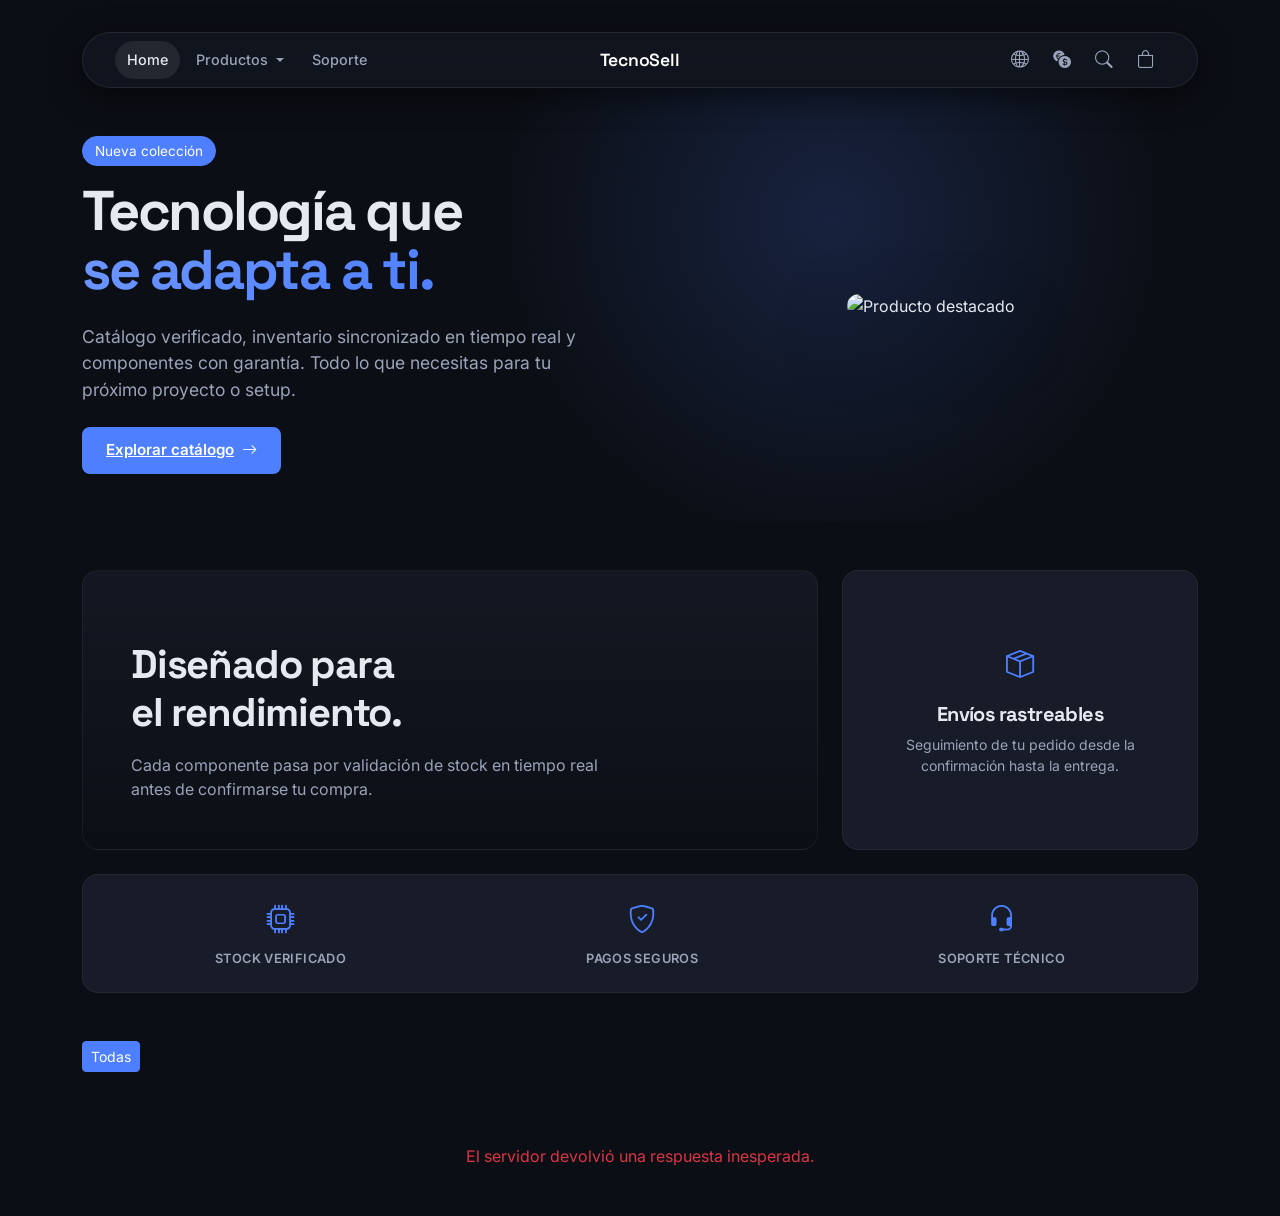
==== index.html @ 36e9f89b "subir codigo prueba1" ====
<!DOCTYPE html>
<html lang="es">
<head>
    <meta charset="UTF-8">
    <meta name="viewport" content="width=device-width, initial-scale=1.0">
    <title>TecnoSell</title>

    <link rel="preconnect" href="https://fonts.googleapis.com">
    <link rel="preconnect" href="https://fonts.gstatic.com" crossorigin>
    <link
        href="https://fonts.googleapis.com/css2?family=Space+Grotesk:wght@500;600;700&family=Inter:wght@400;500;600;700&display=swap"
        rel="stylesheet"
    >

    <link
        href="https://cdn.jsdelivr.net/npm/bootstrap@5.3.3/dist/css/bootstrap.min.css"
        rel="stylesheet"
    >
    <link
        href="https://cdn.jsdelivr.net/npm/bootstrap-icons@1.11.3/font/bootstrap-icons.css"
        rel="stylesheet"
    >
    <link rel="stylesheet" href="assets/css/estilos.css">
</head>
<body class="bg-body-tertiary">

    <!-- ============================================================
         BARRA DE NAVEGACIÓN FLOTANTE
         ============================================================ -->
    <div class="container">
        <nav class="navbar navbar-dark navbar-flotante position-relative">
            <div class="container-fluid px-2 d-flex justify-content-between align-items-center">

                <!-- Zona izquierda: enlaces de navegación -->
                <div class="d-none d-lg-flex align-items-center gap-1">
                    <a href="index.html" class="navbar-flotante__enlace active">Home</a>

                    <div class="dropdown">
                        <button
                            class="navbar-flotante__enlace dropdown-toggle bg-transparent border-0"
                            type="button"
                            data-bs-toggle="dropdown"
                            aria-expanded="false"
                        >
                            Productos
                        </button>
                        <ul class="dropdown-menu" id="menuProductosCategorias">
                            <li><span class="dropdown-item-text text-muted small">Cargando categorías...</span></li>
                        </ul>
                    </div>

                    <a href="#" class="navbar-flotante__enlace">Soporte</a>
                </div>

                <!-- Botón hamburguesa (pantallas pequeñas) -->
                <button
                    class="navbar-toggler border-0 d-lg-none"
                    type="button"
                    data-bs-toggle="collapse"
                    data-bs-target="#navbarMovil"
                >
                    <span class="navbar-toggler-icon"></span>
                </button>

                <!-- Zona centro: marca (centrado absoluto, independiente
                     del ancho de los bloques izquierdo/derecho) -->
                <a
                    href="index.html"
                    class="navbar-brand mb-0 position-absolute top-50 start-50 translate-middle"
                >
                    TecnoSell
                </a>

                <!-- Zona derecha: idioma, moneda, búsqueda, cuenta, carrito -->
                <div class="d-flex align-items-center gap-1 ms-auto">

                    <button
                        type="button"
                        class="navbar-flotante__icono d-none d-md-inline-flex"
                        title="Selector de idioma — próximamente"
                        disabled
                    >
                        <i class="bi bi-globe2"></i>
                    </button>

                    <button
                        type="button"
                        class="navbar-flotante__icono d-none d-md-inline-flex"
                        title="Selector de moneda — próximamente"
                        disabled
                    >
                        <i class="bi bi-currency-exchange"></i>
                    </button>

                    <button
                        type="button"
                        class="navbar-flotante__icono"
                        id="btnAbrirBusqueda"
                        title="Buscar productos"
                    >
                        <i class="bi bi-search"></i>
                    </button>

                    <a
                        href="login.html"
                        class="navbar-flotante__icono d-none"
                        id="btnIniciarSesion"
                        title="Iniciar sesión"
                    >
                        <i class="bi bi-person"></i>
                    </a>
                    <button
                        type="button"
                        class="navbar-flotante__icono d-none"
                        id="btnCerrarSesion"
                        title="Cerrar sesión"
                    >
                        <i class="bi bi-box-arrow-right"></i>
                    </button>

                    <button
                        type="button"
                        class="navbar-flotante__icono position-relative"
                        id="btnAbrirCarrito"
                        data-bs-toggle="offcanvas"
                        data-bs-target="#offcanvasCarrito"
                        title="Carrito"
                    >
                        <i class="bi bi-bag"></i>
                        <span
                            class="badge rounded-pill bg-danger position-absolute top-0 start-100 translate-middle d-none"
                            id="contadorCarrito"
                            style="font-size: 0.6rem;"
                        >0</span>
                    </button>

                </div>

                <!-- Panel de búsqueda (oculto por defecto) -->
                <div class="buscador-panel d-none" id="panelBusqueda">
                    <input
                        type="search"
                        class="form-control mb-3"
                        id="inputBusqueda"
                        placeholder="Buscar productos..."
                        autocomplete="off"
                    >
                    <div id="resultadosBusqueda">
                        <p class="text-muted small text-center mb-0">Escribe para buscar en el catálogo.</p>
                    </div>
                </div>

                <!-- Menú colapsable (pantallas pequeñas) -->
                <div class="collapse navbar-collapse mt-3 d-lg-none w-100" id="navbarMovil">
                    <div class="d-flex flex-column gap-1">
                        <a href="index.html" class="navbar-flotante__enlace">Home</a>
                        <a href="#catalogo" class="navbar-flotante__enlace">Productos</a>
                        <a href="#" class="navbar-flotante__enlace">Soporte</a>
                    </div>
                </div>

            </div>
        </nav>
    </div>

    <div id="vista-catalogo">
        <header class="hero-section">
        <div class="hero-section__resplandor"></div>
        <div class="container hero-section__contenido">
            <div class="row align-items-center g-5">

                <div class="col-lg-6">
                    <span class="filtro-categoria filtro-categoria--activo mb-3 d-inline-block">
                        Nueva colección
                    </span>
                    <h1 class="hero-section__titulo display-4 mb-4">
                        Tecnología que<br>
                        <span class="hero-section__titulo-acento">se adapta a ti.</span>
                    </h1>
                    <p class="hero-section__descripcion mb-4">
                        Catálogo verificado, inventario sincronizado en tiempo real
                        y componentes con garantía. Todo lo que necesitas para tu
                        próximo proyecto o setup.
                    </p>
                    <a href="#catalogo" class="btn-base btn-base--primario">
                        Explorar catálogo
                        <i class="bi bi-arrow-right"></i>
                    </a>
                </div>

                <div class="col-lg-6 d-none d-lg-block text-center">
                    <img
                        src="https://images.unsplash.com/photo-1603302576837-37561b2e2302?auto=format&fit=crop&w=800&q=80"
                        alt="Producto destacado"
                        class="hero-section__imagen img-fluid"
                    >
                </div>

            </div>
        </div>
    </header>

    <!-- ============================================================
         BENTO GRID: FEATURES DE LA TIENDA
         ============================================================ -->
    <section class="container py-5">
        <div class="row g-4">

            <div class="col-lg-8">
                <div
                    class="bento-card bento-card--imagen p-5 d-flex flex-column justify-content-end"
                    style="background-image: linear-gradient(to top, rgba(11,14,20,0.95), rgba(11,14,20,0.3)), url('https://images.unsplash.com/photo-1587202372634-32705e3bf49c?auto=format&fit=crop&w=800&q=80');"
                >
                    <h2 class="bento-card__titulo display-6 mb-3">
                        Diseñado para<br>el rendimiento.
                    </h2>
                    <p class="bento-card__texto w-75 mb-0">
                        Cada componente pasa por validación de stock en tiempo
                        real antes de confirmarse tu compra.
                    </p>
                </div>
            </div>

            <div class="col-lg-4 col-md-6">
                <div class="bento-card p-5 text-center d-flex flex-column justify-content-center align-items-center h-100">
                    <i class="bi bi-box-seam bento-card__icono mb-3"></i>
                    <h4 class="bento-card__titulo h5 mb-2">Envíos rastreables</h4>
                    <p class="bento-card__texto small mb-0">
                        Seguimiento de tu pedido desde la confirmación hasta la entrega.
                    </p>
                </div>
            </div>

            <div class="col-12">
                <div class="bento-card p-4 d-flex justify-content-around align-items-center flex-wrap gap-4">
                    <div class="text-center">
                        <i class="bi bi-cpu bento-card__icono d-block mb-2"></i>
                        <p class="bento-card__etiqueta mb-0">Stock verificado</p>
                    </div>
                    <div class="text-center">
                        <i class="bi bi-shield-check bento-card__icono d-block mb-2"></i>
                        <p class="bento-card__etiqueta mb-0">Pagos seguros</p>
                    </div>
                    <div class="text-center">
                        <i class="bi bi-headset bento-card__icono d-block mb-2"></i>
                        <p class="bento-card__etiqueta mb-0">Soporte técnico</p>
                    </div>
                </div>
            </div>

        </div>
    </section>

    <!-- VISTA: CATÁLOGO -->
    <div id="vista-catalogo">
        <div class="container" id="catalogo">
            <div class="mb-4">
                <div id="filtrosCategorias" class="d-flex flex-wrap gap-2">
                    <button class="btn btn-sm btn-primary btn-filtro-categoria" data-id-categoria="">Todas</button>
                </div>
            </div>
            <div id="catalogoProductos" class="row g-4">
                <div class="col-12 text-center text-muted py-5">Cargando catálogo...</div>
            </div>
        </div>
    </div>

    <!-- VISTA: DETALLE DE PRODUCTO -->
    <div id="vista-producto" class="d-none">
        <div class="container py-5">
            <button class="btn btn-outline-secondary mb-4" id="btnVolverCatalogo">
                <i class="bi bi-arrow-left"></i> Volver al catálogo
            </button>
            <div id="vista-producto__contenido">
                <!-- Se llena dinámicamente -->
            </div>
        </div>
    </div>


    <!-- ============================================================
         OFFCANVAS: CARRITO LATERAL
         ============================================================ -->
    <div
        class="offcanvas offcanvas-end"
        tabindex="-1"
        id="offcanvasCarrito"
    >
        <div class="offcanvas-header">
            <h5 class="offcanvas-title">Tu carrito</h5>
            <button type="button" class="btn-close" data-bs-dismiss="offcanvas"></button>
        </div>
        <div class="offcanvas-body d-flex flex-column">

            <div id="contenidoCarrito" class="flex-grow-1">
                <p class="text-muted text-center">Cargando carrito...</p>
            </div>

            <div class="border-top pt-3 mt-3">
                <div class="d-flex justify-content-between mb-3">
                    <strong>Total</strong>
                    <strong id="totalCarrito">$0.00</strong>
                </div>
                <button class="btn btn-success w-100" id="btnIrPagar">
                    <span
                        class="spinner-border spinner-border-sm d-none"
                        id="spinnerCheckout"
                        role="status"
                        aria-hidden="true"
                    ></span>
                    Proceder al pago
                </button>
            </div>

        </div>
    </div>


    <!-- ============================================================
         MODAL: DETALLE DE PRODUCTO
         ============================================================ -->
    <div class="modal fade" id="modalDetalleProducto" tabindex="-1" aria-hidden="true">
        <div class="modal-dialog">
            <div class="modal-content">
                <div class="modal-header">
                    <h5 class="modal-title" id="tituloDetalleProducto">Producto</h5>
                    <button type="button" class="btn-close" data-bs-dismiss="modal"></button>
                </div>
                <div class="modal-body" id="cuerpoDetalleProducto">
                    <!-- Se llena dinámicamente -->
                </div>
            </div>
        </div>
    </div>


    <!-- ============================================================
         MODAL: RESULTADO DEL CHECKOUT (éxito / conflicto de stock)
         ============================================================ -->
    <div class="modal fade" id="modalCheckout" tabindex="-1" aria-hidden="true" data-bs-backdrop="static">
        <div class="modal-dialog">
            <div class="modal-content">
                <div class="modal-header">
                    <h5 class="modal-title" id="tituloModalCheckout">Resultado de la compra</h5>
                    <button type="button" class="btn-close" data-bs-dismiss="modal"></button>
                </div>
                <div class="modal-body" id="cuerpoModalCheckout">
                    <!-- Se llena dinámicamente: éxito, carrito vacío o conflicto de stock -->
                </div>
                <div class="modal-footer" id="pieModalCheckout">
                    <!-- Botones dinámicos según el resultado -->
                </div>
            </div>
        </div>
    </div>


    <script
        src="https://cdn.jsdelivr.net/npm/bootstrap@5.3.3/dist/js/bootstrap.bundle.min.js"
    ></script>
    <script src="assets/js/app_tienda.js"></script>
</body>
</html>
---- assets/css/estilos.css ----
/**
 * estilos.css
 *
 * Sistema de diseño de la tienda de electrónica.
 * Proyecto: Sistema Integral E-Commerce y Gestión de Inventario
 *
 * Arquitectura del archivo (documentada para quien lo edite después):
 *
 * 1. VARIABLES GLOBALES (Custom Properties en :root)
 *    Centralizan color, tipografía, espaciado y sombras. Cualquier
 *    rediseño de paleta se hace SOLO aquí — el resto del archivo
 *    consume estas variables con var(), nunca valores sueltos.
 *
 * 2. BASE
 *    Reset ligero y estilos de elementos HTML puros (body, enlaces).
 *
 * 3. COMPONENTES OOCSS (botones, badges, tarjetas genéricas)
 *    Clase base = estructura (padding, tamaño, radio).
 *    Clase modificadora = apariencia (color, fondo).
 *    Se combinan: <button class="btn-base btn-base--primario">
 *
 * 4. COMPONENTES BEM (específicos de este proyecto)
 *    Bloque__elemento--modificador. Usados para las piezas que no
 *    son genéricas de cualquier sitio (navbar de la tienda, tarjeta
 *    de producto, renglón de carrito). Facilita ubicar en este
 *    archivo el CSS de una pieza concreta de la interfaz.
 *
 * No se usa Sass/SCSS: el Documento Maestro exige Vanilla JS y
 * Bootstrap vía CDN sin paso de compilación, así que todo aquí es
 * CSS3 nativo que el navegador interpreta directamente.
 */


/* =============================================================
 * 1. VARIABLES GLOBALES
 * ============================================================= */

:root {
    /* --- Paleta: oscura / tech --- */
    --color-fondo: #0b0e14;
    --color-fondo-elevado: #131722;
    --color-fondo-tarjeta: #171c28;
    --color-borde: #262d3d;
    --color-borde-hover: #38445c;

    --color-texto: #e6e9f0;
    --color-texto-tenue: #9aa3b8;
    --color-texto-apagado: #6b7488;

    /* Acento eléctrico: usado con moderación (CTAs, precios, focos) */
    --color-acento: #4d7fff;
    --color-acento-hover: #6e97ff;
    --color-acento-texto-sobre: #ffffff;

    /* Acento secundario (neón cian), solo para detalles puntuales */
    --color-acento-2: #35e0c8;

    --color-exito: #35c980;
    --color-advertencia: #f5b342;
    --color-peligro: #ff5d6c;

    /* --- Tipografía --- */
    --fuente-titulos: 'Space Grotesk', 'Segoe UI', sans-serif;
    --fuente-cuerpo: 'Inter', 'Segoe UI', sans-serif;

    /* --- Espaciado (escala base 4px) --- */
    --espacio-1: 4px;
    --espacio-2: 8px;
    --espacio-3: 12px;
    --espacio-4: 16px;
    --espacio-5: 24px;
    --espacio-6: 32px;
    --espacio-7: 48px;

    /* --- Radios y sombras --- */
    --radio-sm: 6px;
    --radio-md: 10px;
    --radio-lg: 16px;

    --sombra-tarjeta: 0 2px 12px rgba(0, 0, 0, 0.35);
    --sombra-elevada: 0 8px 30px rgba(0, 0, 0, 0.5);
    --sombra-acento: 0 0 0 3px rgba(77, 127, 255, 0.25);

    --transicion-rapida: 150ms ease;
    --transicion-media: 250ms ease;
}


/* =============================================================
 * 2. BASE
 * ============================================================= */

body {
    background-color: var(--color-fondo);
    color: var(--color-texto);
    font-family: var(--fuente-cuerpo);
}

h1, h2, h3, h4, h5, h6,
.navbar-brand {
    font-family: var(--fuente-titulos);
    font-weight: 600;
    letter-spacing: -0.01em;
}

a {
    color: var(--color-acento);
}

a:hover {
    color: var(--color-acento-hover);
}

/* Bootstrap trae fondos claros por defecto en varios componentes;
   se sobreescriben aquí en vez de pelear con !important disperso. */

.bg-body-tertiary {
    background-color: var(--color-fondo) !important;
}

.navbar-dark.bg-dark {
    position: sticky;
    top: 0;
    z-index: 1030;
    background-color: rgba(19, 23, 34, 0.7) !important;
    backdrop-filter: blur(12px);
    -webkit-backdrop-filter: blur(12px);
    border-bottom: 1px solid rgba(255, 255, 255, 0.05);
}

/* --- Navbar flotante tipo píldora (solo tienda pública) ---
   Separada de .navbar-dark.bg-dark para no afectar admin.html,
   que conserva la barra sólida de ancho completo. */

.navbar-flotante {
    position: sticky;
    top: var(--espacio-4);
    z-index: 1030;
    margin: var(--espacio-4) auto;
    max-width: 1200px;
    background-color: rgba(19, 23, 34, 0.75);
    backdrop-filter: blur(16px);
    -webkit-backdrop-filter: blur(16px);
    border: 1px solid rgba(255, 255, 255, 0.08);
    border-radius: 999px;
    box-shadow: var(--sombra-elevada);
    padding: var(--espacio-2) var(--espacio-5);
}

.navbar-flotante .navbar-brand {
    font-size: 1.1rem;
}

/* Enlaces centrales (Home / Productos / Soporte) */
.navbar-flotante__enlace {
    color: var(--color-texto-tenue);
    font-weight: 500;
    font-size: 0.9rem;
    padding: var(--espacio-2) var(--espacio-3);
    border-radius: 999px;
    transition: color var(--transicion-rapida), background-color var(--transicion-rapida);
    text-decoration: none;
}

.navbar-flotante__enlace:hover,
.navbar-flotante__enlace:focus {
    color: var(--color-texto);
    background-color: rgba(255, 255, 255, 0.06);
}

.navbar-flotante__enlace.active {
    color: var(--color-texto);
    background-color: rgba(255, 255, 255, 0.08);
}

/* Íconos de acción (buscar, cuenta, carrito) */
.navbar-flotante__icono {
    color: var(--color-texto-tenue);
    font-size: 1.1rem;
    width: 38px;
    height: 38px;
    display: inline-flex;
    align-items: center;
    justify-content: center;
    border-radius: 50%;
    transition: color var(--transicion-rapida), background-color var(--transicion-rapida);
    background: none;
    border: none;
}

.navbar-flotante__icono:hover {
    color: var(--color-texto);
    background-color: rgba(255, 255, 255, 0.06);
}

/* Dropdown de categorías dentro de "Productos" */
.navbar-flotante .dropdown-menu {
    background-color: var(--color-fondo-tarjeta);
    border: 1px solid var(--color-borde);
    border-radius: var(--radio-md);
    padding: var(--espacio-2);
    box-shadow: var(--sombra-elevada);
}

.navbar-flotante .dropdown-item {
    color: var(--color-texto-tenue);
    border-radius: var(--radio-sm);
    font-size: 0.9rem;
    padding: var(--espacio-2) var(--espacio-3);
}

.navbar-flotante .dropdown-item:hover,
.navbar-flotante .dropdown-item:focus {
    background-color: rgba(255, 255, 255, 0.06);
    color: var(--color-texto);
}

/* Panel de búsqueda desplegable */
.buscador-panel {
    position: absolute;
    top: calc(100% + var(--espacio-3));
    left: 50%;
    transform: translateX(-50%);
    width: min(600px, 90vw);
    background-color: var(--color-fondo-tarjeta);
    border: 1px solid var(--color-borde);
    border-radius: var(--radio-lg);
    box-shadow: var(--sombra-elevada);
    padding: var(--espacio-4);
    z-index: 1040;
}

.buscador-panel__resultado {
    display: flex;
    align-items: center;
    gap: var(--espacio-3);
    padding: var(--espacio-2);
    border-radius: var(--radio-sm);
    text-decoration: none;
    transition: background-color var(--transicion-rapida);
}

.buscador-panel__resultado:hover {
    background-color: rgba(255, 255, 255, 0.05);
}

.buscador-panel__resultado-imagen {
    width: 40px;
    height: 40px;
    object-fit: cover;
    border-radius: var(--radio-sm);
    flex-shrink: 0;
    background-color: var(--color-fondo-elevado);
}

.buscador-panel__resultado-nombre {
    color: var(--color-texto);
    font-size: 0.9rem;
    margin-bottom: 0;
}

.buscador-panel__resultado-precio {
    color: var(--color-acento-2);
    font-size: 0.85rem;
    margin-bottom: 0;
}

.card {
    background-color: var(--color-fondo-tarjeta);
    border: 1px solid var(--color-borde);
    color: var(--color-texto);
    box-shadow: var(--sombra-tarjeta);
}

.card-title, .card-text {
    color: var(--color-texto);
}

.form-control, .form-select {
    background-color: var(--color-fondo-elevado);
    border: 1px solid var(--color-borde);
    color: var(--color-texto);
}

.form-control:focus, .form-select:focus {
    background-color: var(--color-fondo-elevado);
    border-color: var(--color-acento);
    color: var(--color-texto);
    box-shadow: var(--sombra-acento);
}

.form-control::placeholder {
    color: var(--color-texto-apagado);
}

.form-label {
    color: var(--color-texto-tenue);
}

.table {
    color: var(--color-texto);
    border-color: var(--color-borde);
}

.table > :not(caption) > * > * {
    background-color: transparent;
    color: var(--color-texto);
    border-bottom-color: var(--color-borde);
}

.table-striped > tbody > tr:nth-of-type(odd) > * {
    background-color: rgba(255, 255, 255, 0.02);
}

.modal-content {
    background-color: var(--color-fondo-tarjeta);
    border: 1px solid var(--color-borde);
    color: var(--color-texto);
}

.modal-header, .modal-footer {
    border-color: var(--color-borde);
}

.offcanvas {
    background-color: var(--color-fondo-tarjeta);
    color: var(--color-texto);
}

.nav-tabs {
    border-color: var(--color-borde);
}

.nav-tabs .nav-link {
    color: var(--color-texto-tenue);
    border: none;
    border-bottom: 2px solid transparent;
}

.nav-tabs .nav-link:hover {
    border-color: transparent;
    color: var(--color-texto);
}

.nav-tabs .nav-link.active {
    background-color: transparent;
    color: var(--color-acento);
    border-bottom-color: var(--color-acento);
}


/* =============================================================
 * 3. COMPONENTES OOCSS
 * ============================================================= */

/* --- Objeto base: botones ---
   Estructura compartida por cualquier variante de botón del sitio.
   Se combina con un modificador de apariencia. */

.btn-base {
    display: inline-flex;
    align-items: center;
    justify-content: center;
    gap: var(--espacio-2);
    padding: var(--espacio-2) var(--espacio-4);
    font-family: var(--fuente-cuerpo);
    font-weight: 600;
    font-size: 0.95rem;
    border-radius: var(--radio-md);
    border: 1px solid transparent;
    transition: background-color var(--transicion-rapida),
                border-color var(--transicion-rapida),
                transform var(--transicion-rapida);
}

.btn-base:active {
    transform: scale(0.98);
}

.btn-base--primario {
    padding: 12px 24px;
    border-radius: 8px;
    border: none;
    background-color: var(--color-acento);
    color: var(--color-acento-texto-sobre);
    transition: background-color var(--transicion-rapida),
                filter var(--transicion-rapida),
                transform var(--transicion-rapida);
}

.btn-base--primario:hover {
    background-color: var(--color-acento);
    filter: brightness(1.15);
    color: var(--color-acento-texto-sobre);
}

.btn-base--fantasma {
    background-color: transparent;
    border-color: var(--color-borde);
    color: var(--color-texto);
}

.btn-base--fantasma:hover {
    border-color: var(--color-acento);
    color: var(--color-acento);
}

/* Reasigna los botones de Bootstrap ya usados en el HTML existente
   a esta misma apariencia, sin tener que reescribir las clases en
   cada archivo .html. */

.btn-primary {
    background-color: var(--color-acento);
    border-color: var(--color-acento);
    transition: filter var(--transicion-rapida), transform var(--transicion-rapida);
}

.btn-primary:hover, .btn-primary:focus {
    background-color: var(--color-acento);
    border-color: var(--color-acento);
    filter: brightness(1.15);
}

.btn-outline-primary {
    color: var(--color-acento);
    border-color: var(--color-acento);
}

.btn-outline-primary:hover {
    background-color: var(--color-acento);
    border-color: var(--color-acento);
}

.btn-outline-light {
    color: var(--color-texto);
    border-color: var(--color-borde);
}

.btn-outline-light:hover {
    background-color: var(--color-fondo-elevado);
    border-color: var(--color-borde-hover);
    color: var(--color-texto);
}

.btn-outline-secondary {
    color: var(--color-texto-tenue);
    border-color: var(--color-borde);
}

.btn-outline-secondary:hover {
    background-color: var(--color-fondo-elevado);
    color: var(--color-texto);
    border-color: var(--color-borde-hover);
}

.btn-success {
    background-color: var(--color-exito);
    border-color: var(--color-exito);
}

.btn-danger, .btn-outline-danger:hover {
    background-color: var(--color-peligro);
    border-color: var(--color-peligro);
}

.btn-outline-danger {
    color: var(--color-peligro);
    border-color: var(--color-peligro);
}

.btn-secondary {
    background-color: var(--color-fondo-elevado);
    border-color: var(--color-borde);
    color: var(--color-texto);
}


/* --- Objeto base: badges/insignias --- */

.badge-base {
    display: inline-block;
    padding: var(--espacio-1) var(--espacio-2);
    border-radius: var(--radio-sm);
    font-size: 0.75rem;
    font-weight: 600;
}


/* =============================================================
 * 4. COMPONENTES BEM
 * ============================================================= */

/* --- Bloque: producto-card ---
   Tarjeta de producto del catálogo (index.html). */

.producto-card {
    background-color: var(--color-fondo-tarjeta);
    border: 1px solid rgba(255, 255, 255, 0.05);
    border-radius: var(--radio-lg);
    overflow: hidden;
    transition: transform var(--transicion-media),
                box-shadow var(--transicion-media),
                border-color var(--transicion-media);
    height: 100%;
}

.producto-card:hover {
    border-color: rgba(255, 255, 255, 0.1);
    transform: translateY(-6px);
    box-shadow: 0 12px 40px rgba(0, 0, 0, 0.3);
}

.producto-card__imagen {
    height: 180px;
    object-fit: cover;
    width: 100%;
    background-color: var(--color-fondo-elevado);
}

.producto-card__cuerpo {
    padding: var(--espacio-4);
}

.producto-card__nombre {
    font-family: var(--fuente-titulos);
    font-weight: 700;
    letter-spacing: -0.03em;
    color: var(--color-texto);
    white-space: nowrap;
    overflow: hidden;
    text-overflow: ellipsis;
}

.producto-card__categoria {
    font-family: var(--fuente-cuerpo);
    color: var(--color-texto-tenue);
    font-size: 0.8rem;
}

.producto-card__precio {
    font-family: var(--fuente-titulos);
    font-size: 1.25rem;
    font-weight: 800;
    letter-spacing: -0.03em;
    color: var(--color-acento-2);
}

.producto-card__stock {
    font-size: 0.8rem;
    color: var(--color-texto-tenue);
}

.producto-card__stock--bajo {
    color: var(--color-advertencia);
}


/* --- Bloque: carrito-item ---
   Renglón del offcanvas de carrito (index.html). */

.carrito-item {
    display: flex;
    gap: var(--espacio-3);
    padding-bottom: var(--espacio-3);
    margin-bottom: var(--espacio-3);
    border-bottom: 1px solid var(--color-borde);
}

.carrito-item__imagen {
    width: 56px;
    height: 56px;
    object-fit: cover;
    border-radius: var(--radio-sm);
    background-color: var(--color-fondo-elevado);
    flex-shrink: 0;
}

.carrito-item__nombre {
    color: var(--color-texto);
    font-weight: 600;
    font-size: 0.9rem;
}

.carrito-item__precio-unitario {
    color: var(--color-texto-tenue);
    font-size: 0.85rem;
}

.carrito-item__controles {
    display: flex;
    align-items: center;
    gap: var(--espacio-2);
}

.carrito-item__aviso {
    color: var(--color-advertencia);
    font-size: 0.8rem;
}

.carrito-item__aviso--critico {
    color: var(--color-peligro);
}


/* --- Bloque: filtro-categoria ---
   Botones de filtro por categoría en el catálogo público. */

.filtro-categoria {
    background-color: transparent;
    border: 1px solid var(--color-borde);
    color: var(--color-texto-tenue);
    padding: var(--espacio-1) var(--espacio-3);
    border-radius: 999px;
    font-size: 0.85rem;
    transition: all var(--transicion-rapida);
}

.filtro-categoria:hover {
    border-color: var(--color-acento);
    color: var(--color-texto);
}

.filtro-categoria--activo {
    background-color: var(--color-acento);
    border-color: var(--color-acento);
    color: var(--color-acento-texto-sobre);
}


/* =============================================================
 * UTILIDADES PUNTUALES
 * ============================================================= */

.table img {
    display: block;
}

#alertaGlobal {
    position: sticky;
    top: 0;
    z-index: 10;
}

/* Scrollbar discreto, coherente con la paleta oscura */
::-webkit-scrollbar {
    width: 10px;
    height: 10px;
}

::-webkit-scrollbar-track {
    background: var(--color-fondo);
}

::-webkit-scrollbar-thumb {
    background: var(--color-borde);
    border-radius: var(--radio-sm);
}

::-webkit-scrollbar-thumb:hover {
    background: var(--color-borde-hover);
}


/* =============================================================
 * 5. HERO INMERSIVO Y BENTO GRID
 *
 * Inspirado en referencias D2C premium (fondo con resplandor,
 * tipografía XL, cuadrícula tipo "bento box" para features).
 * Reutiliza las variables definidas en la Sección 1 — nunca
 * valores sueltos — y las clases BEM/OOCSS ya existentes donde
 * aplican (.producto-card para el hover elevado, .btn-base para
 * el CTA), en vez de duplicar conceptos.
 * ============================================================= */

.hero-section {
    position: relative;
    overflow: hidden;
    background-color: var(--color-fondo);
    padding-top: var(--espacio-7);
    padding-bottom: var(--espacio-7);
}

/* Resplandor radial de fondo, estilo UNIQCASE. Puramente decorativo:
   pointer-events: none evita que intercepte clics del contenido. */
.hero-section__resplandor {
    position: absolute;
    top: 30%;
    left: 65%;
    transform: translate(-50%, -50%);
    width: 800px;
    height: 800px;
    background: radial-gradient(circle, rgba(77, 127, 255, 0.18) 0%, rgba(11, 14, 20, 0) 60%);
    z-index: 0;
    pointer-events: none;
}

.hero-section__contenido {
    position: relative;
    z-index: 1;
}

.hero-section__titulo {
    font-family: var(--fuente-titulos);
    font-weight: 800;
    letter-spacing: -0.04em;
    line-height: 1.05;
    color: var(--color-texto);
}

.hero-section__titulo-acento {
    background: linear-gradient(135deg, var(--color-acento-hover) 0%, var(--color-acento) 100%);
    -webkit-background-clip: text;
    background-clip: text;
    -webkit-text-fill-color: transparent;
}

.hero-section__descripcion {
    color: var(--color-texto-tenue);
    font-size: 1.1rem;
    max-width: 34rem;
}

/* Producto flotante: animación sutil + sombra difusa que refuerza
   la sensación de objeto "levitando" sobre el fondo oscuro. */
.hero-section__imagen {
    animation: flotar 6s ease-in-out infinite;
    filter: drop-shadow(0 25px 35px rgba(0, 0, 0, 0.5));
    border-radius: var(--radio-lg);
    max-height: 480px;
    object-fit: cover;
}

@keyframes flotar {
    0%, 100% { transform: translateY(0); }
    50% { transform: translateY(-18px); }
}

@media (prefers-reduced-motion: reduce) {
    .hero-section__imagen {
        animation: none;
    }
}

/* --- Bento grid: cuadrícula asimétrica de features --- */

.bento-card {
    background-color: var(--color-fondo-tarjeta);
    border: 1px solid rgba(255, 255, 255, 0.05);
    border-radius: var(--radio-lg);
    overflow: hidden;
    height: 100%;
    transition: transform var(--transicion-media),
                box-shadow var(--transicion-media),
                border-color var(--transicion-media);
}

.bento-card:hover {
    border-color: rgba(255, 255, 255, 0.1);
    transform: translateY(-5px);
    box-shadow: var(--sombra-elevada);
}

.bento-card--imagen {
    background-size: cover;
    background-position: center;
    min-height: 280px;
}

.bento-card__titulo {
    font-family: var(--fuente-titulos);
    font-weight: 700;
    letter-spacing: -0.03em;
    color: var(--color-texto);
}

.bento-card__texto {
    color: var(--color-texto-tenue);
}

.bento-card__icono {
    font-size: 1.75rem;
    color: var(--color-acento);
}

.bento-card__etiqueta {
    color: var(--color-texto-tenue);
    font-size: 0.8rem;
    font-weight: 600;
    letter-spacing: 0.03em;
    text-transform: uppercase;
}
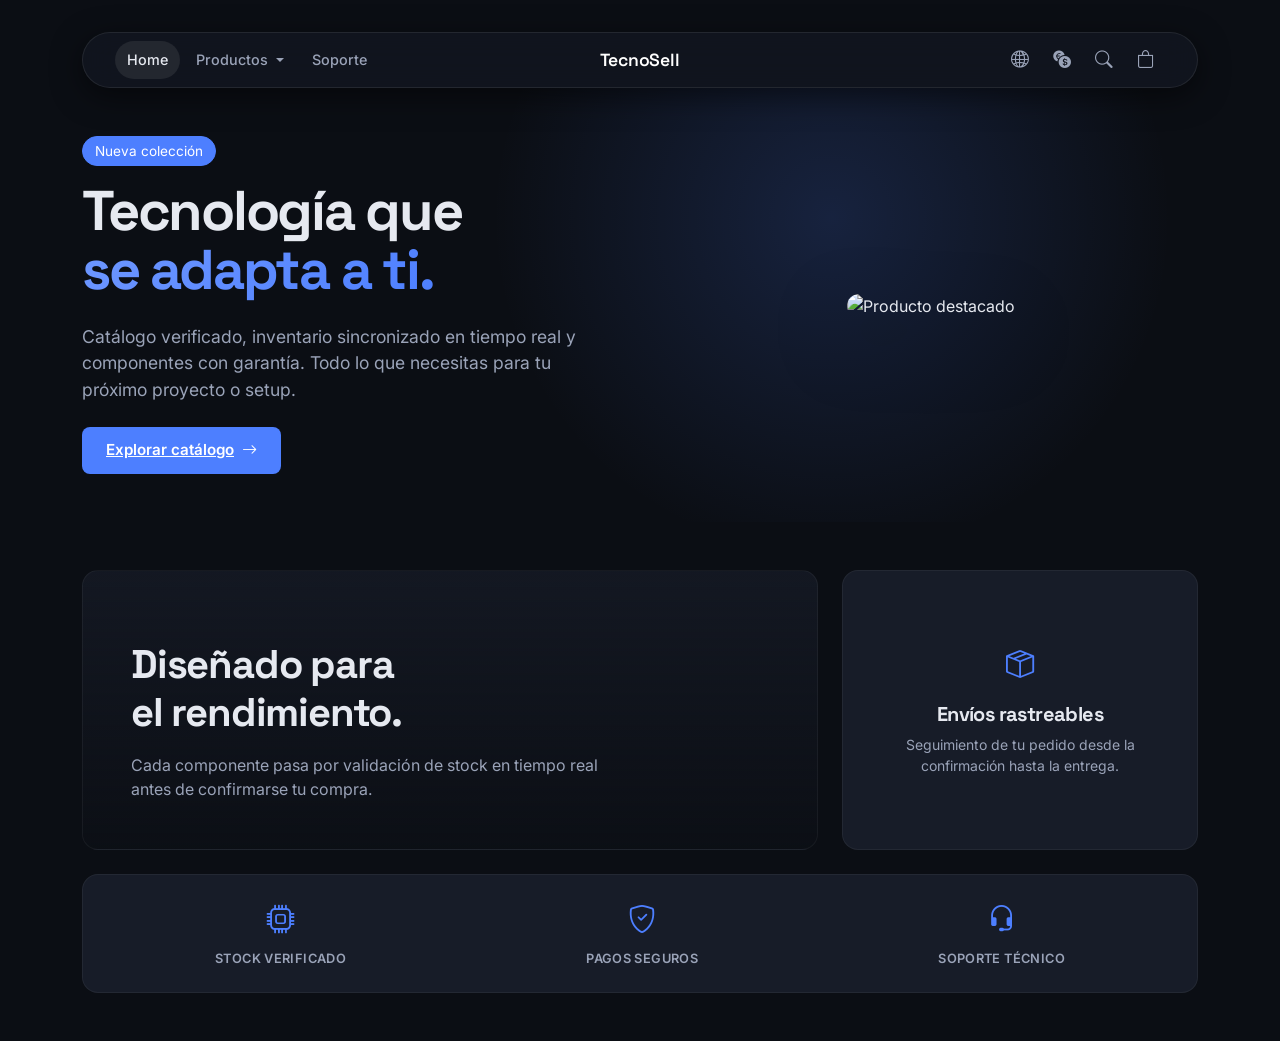
==== commit fc659cf4: "Separa Inicio y Catalogo en vistas propias del SPA - index.html: #vista-inicio (hero + bento) y #vis" ====
--- a/index.html
+++ b/index.html
@@ -33,10 +33,11 @@
 
                 <!-- Zona izquierda: enlaces de navegación -->
                 <div class="d-none d-lg-flex align-items-center gap-1">
-                    <a href="index.html" class="navbar-flotante__enlace active">Home</a>
+                    <a href="#inicio" id="enlaceHome" class="navbar-flotante__enlace active">Home</a>
 
                     <div class="dropdown">
                         <button
+                            id="enlaceProductos"
                             class="navbar-flotante__enlace dropdown-toggle bg-transparent border-0"
                             type="button"
                             data-bs-toggle="dropdown"
@@ -65,7 +66,7 @@
                 <!-- Zona centro: marca (centrado absoluto, independiente
                      del ancho de los bloques izquierdo/derecho) -->
                 <a
-                    href="index.html"
+                    href="#inicio"
                     class="navbar-brand mb-0 position-absolute top-50 start-50 translate-middle"
                 >
                     TecnoSell
@@ -153,7 +154,7 @@
                 <!-- Menú colapsable (pantallas pequeñas) -->
                 <div class="collapse navbar-collapse mt-3 d-lg-none w-100" id="navbarMovil">
                     <div class="d-flex flex-column gap-1">
-                        <a href="index.html" class="navbar-flotante__enlace">Home</a>
+                        <a href="#inicio" class="navbar-flotante__enlace">Home</a>
                         <a href="#catalogo" class="navbar-flotante__enlace">Productos</a>
                         <a href="#" class="navbar-flotante__enlace">Soporte</a>
                     </div>
@@ -163,7 +164,8 @@
         </nav>
     </div>
 
-    <div id="vista-catalogo">
+    <!-- VISTA: INICIO (ruta #inicio, la de por defecto) -->
+    <div id="vista-inicio">
         <header class="hero-section">
         <div class="hero-section__resplandor"></div>
         <div class="container hero-section__contenido">
@@ -250,10 +252,15 @@
 
         </div>
     </section>
-
-    <!-- VISTA: CATÁLOGO -->
-    <div id="vista-catalogo">
-        <div class="container" id="catalogo">
+    </div><!-- /#vista-inicio -->
+
+    <!-- VISTA: CATÁLOGO (pantalla propia, ruta #catalogo) -->
+    <div id="vista-catalogo" class="d-none">
+        <div class="container pt-4 pb-5" id="catalogo">
+            <div class="mb-4">
+                <h1 class="hero-section__titulo h2 mb-1">Catálogo</h1>
+                <p class="bento-card__texto mb-0">Productos con stock verificado en tiempo real.</p>
+            </div>
             <div class="mb-4">
                 <div id="filtrosCategorias" class="d-flex flex-wrap gap-2">
                     <button class="btn btn-sm btn-primary btn-filtro-categoria" data-id-categoria="">Todas</button>
@@ -263,7 +270,7 @@
                 <div class="col-12 text-center text-muted py-5">Cargando catálogo...</div>
             </div>
         </div>
-    </div>
+    </div><!-- /#vista-catalogo -->
 
     <!-- VISTA: DETALLE DE PRODUCTO -->
     <div id="vista-producto" class="d-none">
--- a/assets/css/estilos.css
+++ b/assets/css/estilos.css
@@ -202,6 +202,11 @@
     box-shadow: var(--sombra-elevada);
 }
 
+.navbar-flotante .dropdown-divider {
+    border-color: var(--color-borde);
+    opacity: 1;
+}
+
 .navbar-flotante .dropdown-item {
     color: var(--color-texto-tenue);
     border-radius: var(--radio-sm);
@@ -602,6 +607,33 @@
 }
 
 
+/* --- Bloque: acceso-volver ---
+   Flecha en la esquina de la tarjeta de login para salir y volver a
+   la tienda. La tarjeta (.card) ya es position: relative. */
+
+.acceso-volver {
+    position: absolute;
+    top: var(--espacio-3);
+    left: var(--espacio-3);
+    width: 38px;
+    height: 38px;
+    display: inline-flex;
+    align-items: center;
+    justify-content: center;
+    border-radius: 50%;
+    color: var(--color-texto-tenue);
+    font-size: 1.25rem;
+    text-decoration: none;
+    transition: color var(--transicion-rapida), background-color var(--transicion-rapida);
+}
+
+.acceso-volver:hover,
+.acceso-volver:focus {
+    color: var(--color-texto);
+    background-color: rgba(255, 255, 255, 0.06);
+}
+
+
 /* --- Bloque: filtro-categoria ---
    Botones de filtro por categoría en el catálogo público. */
 
@@ -639,6 +671,12 @@
     position: sticky;
     top: 0;
     z-index: 10;
+}
+
+/* Al saltar a #catalogo, la barra flotante (sticky) quedaría encima de
+   los filtros; este margen deja la sección visible debajo de ella. */
+#catalogo {
+    scroll-margin-top: 120px;
 }
 
 /* Scrollbar discreto, coherente con la paleta oscura */
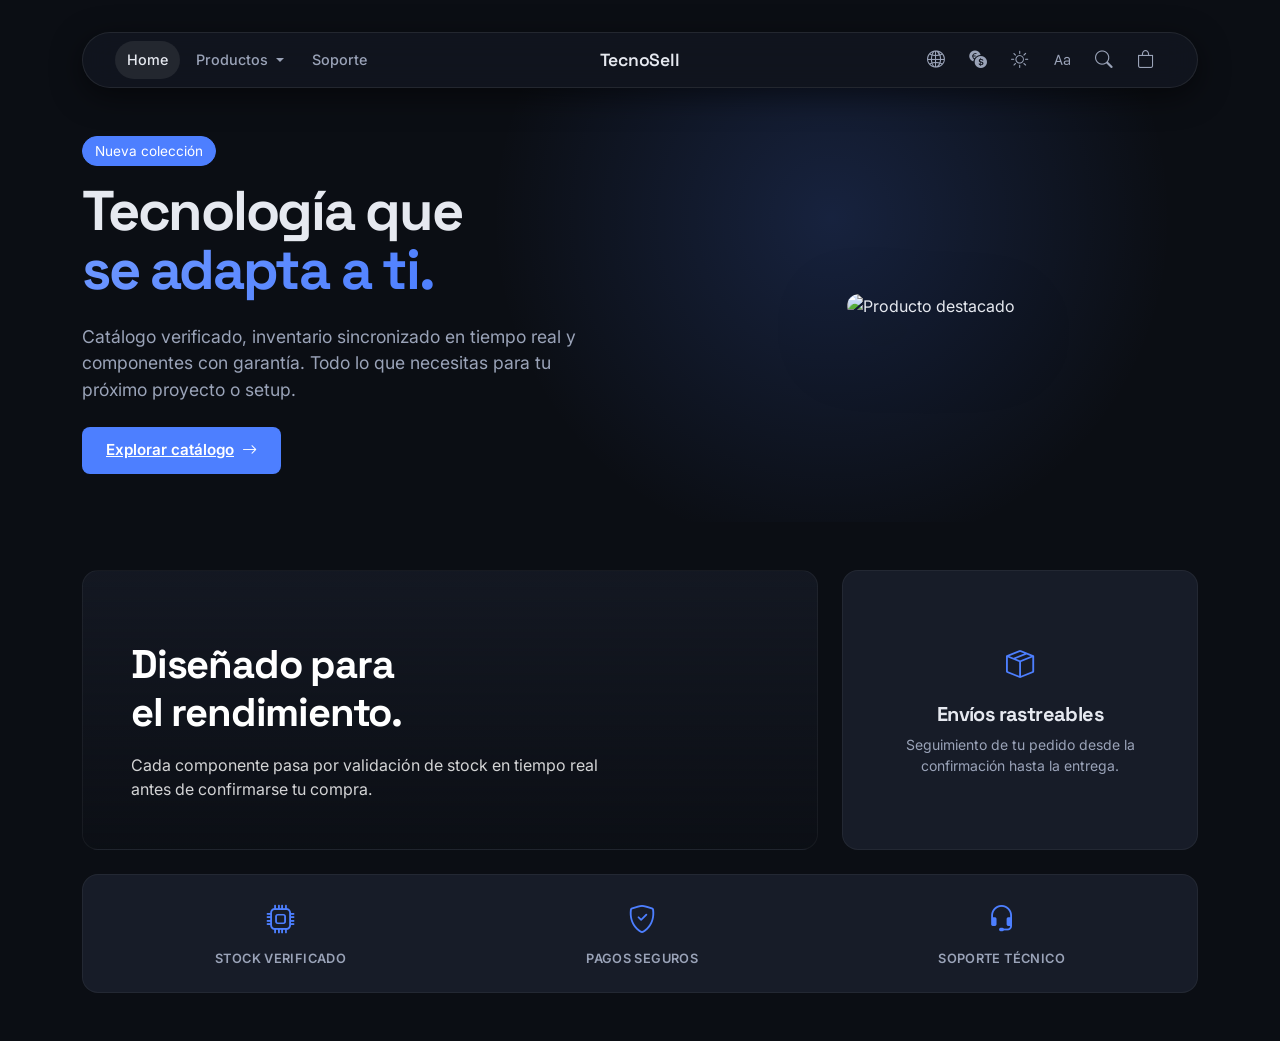
==== commit d2092e24: "Homologa estilo, agrega modo claro y control de tamaño de texto Agrega tema.js (tema claro/oscuro y " ====
--- a/index.html
+++ b/index.html
@@ -1,5 +1,5 @@
 <!DOCTYPE html>
-<html lang="es">
+<html lang="es" data-bs-theme="dark">
 <head>
     <meta charset="UTF-8">
     <meta name="viewport" content="width=device-width, initial-scale=1.0">
@@ -21,6 +21,7 @@
         rel="stylesheet"
     >
     <link rel="stylesheet" href="assets/css/estilos.css">
+    <script src="assets/js/tema.js"></script>
 </head>
 <body class="bg-body-tertiary">
 
@@ -96,11 +97,40 @@
                     <button
                         type="button"
                         class="navbar-flotante__icono"
+                        data-accion="alternar-tema"
+                        title="Cambiar tema"
+                        aria-label="Cambiar tema"
+                    >
+                        <i class="bi bi-sun"></i>
+                    </button>
+
+                    <button
+                        type="button"
+                        class="navbar-flotante__icono d-none d-sm-inline-flex"
+                        data-accion="tamano-texto"
+                        title="Tamaño de texto"
+                        aria-label="Tamaño de texto"
+                    >
+                        <i class="bi bi-type"></i>
+                    </button>
+
+                    <button
+                        type="button"
+                        class="navbar-flotante__icono"
                         id="btnAbrirBusqueda"
                         title="Buscar productos"
                     >
                         <i class="bi bi-search"></i>
                     </button>
+
+                    <a
+                        href="#pedidos"
+                        class="navbar-flotante__icono d-none"
+                        id="btnMisPedidos"
+                        title="Mis pedidos"
+                    >
+                        <i class="bi bi-receipt"></i>
+                    </a>
 
                     <a
                         href="login.html"
@@ -284,6 +314,19 @@
         </div>
     </div>
 
+    <!-- VISTA: MIS PEDIDOS (ruta #pedidos, requiere sesión) -->
+    <div id="vista-pedidos" class="d-none">
+        <div class="container pt-4 pb-5">
+            <div class="mb-4">
+                <h1 class="hero-section__titulo h2 mb-1">Mis pedidos</h1>
+                <p class="bento-card__texto mb-0">Consulta el estado y el detalle de tus compras.</p>
+            </div>
+            <div id="listaPedidos">
+                <p class="text-muted text-center py-5">Cargando pedidos...</p>
+            </div>
+        </div>
+    </div>
+
 
     <!-- ============================================================
          OFFCANVAS: CARRITO LATERAL
@@ -362,6 +405,9 @@
     </div>
 
 
+    <!-- Avisos breves (agregado al carrito, errores de stock, etc.) -->
+    <div id="contenedorToasts" class="toast-contenedor" aria-live="polite"></div>
+
     <script
         src="https://cdn.jsdelivr.net/npm/bootstrap@5.3.3/dist/js/bootstrap.bundle.min.js"
     ></script>
--- a/assets/css/estilos.css
+++ b/assets/css/estilos.css
@@ -83,6 +83,61 @@
 
     --transicion-rapida: 150ms ease;
     --transicion-media: 250ms ease;
+
+    /* --- Superficies translúcidas y sombras que cambian con el tema --- */
+    --fondo-nav: rgba(19, 23, 34, 0.75);
+    --borde-nav: rgba(255, 255, 255, 0.08);
+    --superficie-hover: rgba(255, 255, 255, 0.06);
+    --superficie-activa: rgba(255, 255, 255, 0.08);
+    --borde-suave: rgba(255, 255, 255, 0.05);
+    --borde-suave-hover: rgba(255, 255, 255, 0.1);
+    --franja-tabla: rgba(255, 255, 255, 0.02);
+    --sombra-hover: 0 12px 40px rgba(0, 0, 0, 0.3);
+}
+
+/* Tamaño base del texto. tema.js cambia --tamano-base (100%, 115% o 130%);
+   como el sitio usa rem, todo el texto escala junto. */
+html {
+    font-size: var(--tamano-base, 100%);
+}
+
+/* TEMA CLARO
+   tema.js pone data-bs-theme="light" en <html>. Solo se redefinen las
+   variables de la Sección 1: el resto del archivo ya las consume. Los
+   acentos y los colores de estado se oscurecen para mantener contraste
+   suficiente sobre fondo blanco. */
+[data-bs-theme="light"] {
+    --color-fondo: #f3f5fa;
+    --color-fondo-elevado: #ffffff;
+    --color-fondo-tarjeta: #ffffff;
+    --color-borde: #d9dfeb;
+    --color-borde-hover: #b4bed2;
+
+    --color-texto: #131a2a;
+    --color-texto-tenue: #4a5468;
+    --color-texto-apagado: #5f6a80;
+
+    --color-acento: #2f5fe0;
+    --color-acento-hover: #234bc0;
+    --color-acento-texto-sobre: #ffffff;
+    --color-acento-2: #08796a;
+
+    --color-exito: #11724e;
+    --color-advertencia: #9a5b00;
+    --color-peligro: #d02f46;
+
+    --sombra-tarjeta: 0 2px 12px rgba(19, 26, 42, 0.08);
+    --sombra-elevada: 0 8px 30px rgba(19, 26, 42, 0.14);
+    --sombra-acento: 0 0 0 3px rgba(47, 95, 224, 0.25);
+
+    --fondo-nav: rgba(255, 255, 255, 0.82);
+    --borde-nav: rgba(19, 26, 42, 0.12);
+    --superficie-hover: rgba(19, 26, 42, 0.06);
+    --superficie-activa: rgba(19, 26, 42, 0.1);
+    --borde-suave: rgba(19, 26, 42, 0.08);
+    --borde-suave-hover: rgba(19, 26, 42, 0.18);
+    --franja-tabla: rgba(19, 26, 42, 0.03);
+    --sombra-hover: 0 12px 40px rgba(19, 26, 42, 0.16);
 }
 
 
@@ -118,19 +173,7 @@
     background-color: var(--color-fondo) !important;
 }
 
-.navbar-dark.bg-dark {
-    position: sticky;
-    top: 0;
-    z-index: 1030;
-    background-color: rgba(19, 23, 34, 0.7) !important;
-    backdrop-filter: blur(12px);
-    -webkit-backdrop-filter: blur(12px);
-    border-bottom: 1px solid rgba(255, 255, 255, 0.05);
-}
-
-/* --- Navbar flotante tipo píldora (solo tienda pública) ---
-   Separada de .navbar-dark.bg-dark para no afectar admin.html,
-   que conserva la barra sólida de ancho completo. */
+/* --- Navbar flotante tipo píldora (tienda y panel admin) --- */
 
 .navbar-flotante {
     position: sticky;
@@ -138,10 +181,10 @@
     z-index: 1030;
     margin: var(--espacio-4) auto;
     max-width: 1200px;
-    background-color: rgba(19, 23, 34, 0.75);
+    background-color: var(--fondo-nav);
     backdrop-filter: blur(16px);
     -webkit-backdrop-filter: blur(16px);
-    border: 1px solid rgba(255, 255, 255, 0.08);
+    border: 1px solid var(--borde-nav);
     border-radius: 999px;
     box-shadow: var(--sombra-elevada);
     padding: var(--espacio-2) var(--espacio-5);
@@ -149,6 +192,12 @@
 
 .navbar-flotante .navbar-brand {
     font-size: 1.1rem;
+    color: var(--color-texto);
+}
+
+/* En tema claro, el ícono de hamburguesa (blanco por navbar-dark) se invierte. */
+[data-bs-theme="light"] .navbar-flotante .navbar-toggler-icon {
+    filter: invert(1);
 }
 
 /* Enlaces centrales (Home / Productos / Soporte) */
@@ -165,12 +214,12 @@
 .navbar-flotante__enlace:hover,
 .navbar-flotante__enlace:focus {
     color: var(--color-texto);
-    background-color: rgba(255, 255, 255, 0.06);
+    background-color: var(--superficie-hover);
 }
 
 .navbar-flotante__enlace.active {
     color: var(--color-texto);
-    background-color: rgba(255, 255, 255, 0.08);
+    background-color: var(--superficie-activa);
 }
 
 /* Íconos de acción (buscar, cuenta, carrito) */
@@ -190,7 +239,7 @@
 
 .navbar-flotante__icono:hover {
     color: var(--color-texto);
-    background-color: rgba(255, 255, 255, 0.06);
+    background-color: var(--superficie-hover);
 }
 
 /* Dropdown de categorías dentro de "Productos" */
@@ -216,7 +265,7 @@
 
 .navbar-flotante .dropdown-item:hover,
 .navbar-flotante .dropdown-item:focus {
-    background-color: rgba(255, 255, 255, 0.06);
+    background-color: var(--superficie-hover);
     color: var(--color-texto);
 }
 
@@ -246,7 +295,7 @@
 }
 
 .buscador-panel__resultado:hover {
-    background-color: rgba(255, 255, 255, 0.05);
+    background-color: var(--superficie-hover);
 }
 
 .buscador-panel__resultado-imagen {
@@ -314,7 +363,7 @@
 }
 
 .table-striped > tbody > tr:nth-of-type(odd) > * {
-    background-color: rgba(255, 255, 255, 0.02);
+    background-color: var(--franja-tabla);
 }
 
 .modal-content {
@@ -500,7 +549,7 @@
 
 .producto-card {
     background-color: var(--color-fondo-tarjeta);
-    border: 1px solid rgba(255, 255, 255, 0.05);
+    border: 1px solid var(--borde-suave);
     border-radius: var(--radio-lg);
     overflow: hidden;
     transition: transform var(--transicion-media),
@@ -510,9 +559,9 @@
 }
 
 .producto-card:hover {
-    border-color: rgba(255, 255, 255, 0.1);
+    border-color: var(--borde-suave-hover);
     transform: translateY(-6px);
-    box-shadow: 0 12px 40px rgba(0, 0, 0, 0.3);
+    box-shadow: var(--sombra-hover);
 }
 
 .producto-card__imagen {
@@ -630,7 +679,121 @@
 .acceso-volver:hover,
 .acceso-volver:focus {
     color: var(--color-texto);
-    background-color: rgba(255, 255, 255, 0.06);
+    background-color: var(--superficie-hover);
+}
+
+
+/* --- Bloque: requisitos-password ---
+   Lista de requisitos que se marcan en vivo al escribir la contraseña
+   (registro.html). */
+
+.requisitos-password {
+    list-style: none;
+    margin: var(--espacio-2) 0 0;
+    padding: 0;
+    font-size: 0.8rem;
+}
+
+.requisitos-password li {
+    display: flex;
+    align-items: center;
+    gap: var(--espacio-2);
+    color: var(--color-texto-tenue);
+    transition: color var(--transicion-rapida);
+}
+
+.requisitos-password li.requisito--cumplido {
+    color: var(--color-exito);
+}
+
+
+/* --- Panel de administración (admin.html) ---
+   Mismos componentes que la tienda: barra flotante, pestañas tipo píldora
+   (como los filtros de categoría) y tablas dentro de tarjetas. */
+
+.admin-etiqueta {
+    margin-left: var(--espacio-2);
+    padding: 2px var(--espacio-2);
+    border: 1px solid var(--color-borde);
+    border-radius: 999px;
+    color: var(--color-texto-tenue);
+    font-family: var(--fuente-cuerpo);
+    font-size: 0.7rem;
+    font-weight: 600;
+    letter-spacing: 0.05em;
+    text-transform: uppercase;
+    vertical-align: middle;
+}
+
+.tabs-admin {
+    gap: var(--espacio-2);
+    flex-wrap: wrap;
+}
+
+.tabs-admin .nav-link {
+    background-color: transparent;
+    border: 1px solid var(--color-borde);
+    border-radius: 999px;
+    padding: var(--espacio-1) var(--espacio-4);
+    color: var(--color-texto-tenue);
+    font-size: 0.9rem;
+    font-weight: 500;
+    transition: all var(--transicion-rapida);
+}
+
+.tabs-admin .nav-link:hover {
+    border-color: var(--color-acento);
+    color: var(--color-texto);
+}
+
+.tabs-admin .nav-link.active {
+    background-color: var(--color-acento);
+    border-color: var(--color-acento);
+    color: var(--color-acento-texto-sobre);
+}
+
+.panel-admin {
+    background-color: var(--color-fondo-tarjeta);
+    border: 1px solid var(--borde-suave);
+    border-radius: var(--radio-lg);
+    padding: var(--espacio-3) var(--espacio-4);
+}
+
+.panel-admin .table {
+    margin-bottom: 0;
+}
+
+.panel-admin .table thead th {
+    color: var(--color-texto-tenue);
+    font-size: 0.75rem;
+    font-weight: 600;
+    letter-spacing: 0.04em;
+    text-transform: uppercase;
+}
+
+.btn-base--pequeno {
+    padding: var(--espacio-2) var(--espacio-4);
+    font-size: 0.85rem;
+}
+
+
+/* --- Bloque: controles-accesibilidad ---
+   Botones de tema y tamaño de texto en las pantallas sin barra de
+   navegación (login y registro). */
+
+.controles-accesibilidad {
+    position: fixed;
+    top: var(--espacio-4);
+    right: var(--espacio-4);
+    z-index: 1030;
+    display: flex;
+    gap: var(--espacio-1);
+    padding: var(--espacio-1);
+    background-color: var(--fondo-nav);
+    backdrop-filter: blur(12px);
+    -webkit-backdrop-filter: blur(12px);
+    border: 1px solid var(--borde-nav);
+    border-radius: 999px;
 }
 
 
@@ -656,6 +819,212 @@
     background-color: var(--color-acento);
     border-color: var(--color-acento);
     color: var(--color-acento-texto-sobre);
+}
+
+
+/* --- Bloque: toast-tienda ---
+   Avisos breves de la tienda (producto agregado, errores de stock,
+   sesión requerida). Se apilan arriba a la derecha, debajo de la
+   barra flotante, y desaparecen solos. */
+
+.toast-contenedor {
+    position: fixed;
+    top: 104px;
+    right: var(--espacio-4);
+    z-index: 1090;
+    display: flex;
+    flex-direction: column;
+    gap: var(--espacio-2);
+    width: min(360px, calc(100vw - 2 * var(--espacio-4)));
+    pointer-events: none;
+}
+
+.toast-tienda {
+    pointer-events: auto;
+    display: flex;
+    align-items: flex-start;
+    gap: var(--espacio-3);
+    padding: var(--espacio-3) var(--espacio-4);
+    background-color: var(--color-fondo-tarjeta);
+    border: 1px solid var(--color-borde);
+    border-left-width: 3px;
+    border-radius: var(--radio-md);
+    box-shadow: var(--sombra-elevada);
+    color: var(--color-texto);
+    font-size: 0.9rem;
+    animation: toast-entrada var(--transicion-media) both;
+}
+
+.toast-tienda--success { border-left-color: var(--color-exito); }
+.toast-tienda--danger  { border-left-color: var(--color-peligro); }
+.toast-tienda--warning { border-left-color: var(--color-advertencia); }
+.toast-tienda--info    { border-left-color: var(--color-acento); }
+
+.toast-tienda__icono {
+    margin-top: 2px;
+}
+
+.toast-tienda--success .toast-tienda__icono { color: var(--color-exito); }
+.toast-tienda--danger  .toast-tienda__icono { color: var(--color-peligro); }
+.toast-tienda--warning .toast-tienda__icono { color: var(--color-advertencia); }
+.toast-tienda--info    .toast-tienda__icono { color: var(--color-acento); }
+
+.toast-tienda__mensaje {
+    flex-grow: 1;
+}
+
+.toast-tienda__cerrar {
+    background: none;
+    border: none;
+    padding: 0;
+    color: var(--color-texto-tenue);
+    font-size: 0.8rem;
+}
+
+.toast-tienda__cerrar:hover {
+    color: var(--color-texto);
+}
+
+.toast-tienda--saliendo {
+    opacity: 0;
+    transform: translateX(16px);
+    transition: opacity 200ms ease, transform 200ms ease;
+}
+
+@keyframes toast-entrada {
+    from { opacity: 0; transform: translateX(16px); }
+    to   { opacity: 1; transform: none; }
+}
+
+@media (prefers-reduced-motion: reduce) {
+    .toast-tienda {
+        animation: none;
+    }
+}
+
+
+/* --- Bloque: pedido-card ---
+   Tarjeta de un pedido en la vista "Mis pedidos". */
+
+.pedido-card {
+    background-color: var(--color-fondo-tarjeta);
+    border: 1px solid var(--borde-suave);
+    border-radius: var(--radio-lg);
+    padding: var(--espacio-4);
+    margin-bottom: var(--espacio-4);
+}
+
+.pedido-card__cabecera {
+    display: flex;
+    justify-content: space-between;
+    align-items: flex-start;
+    gap: var(--espacio-4);
+    flex-wrap: wrap;
+    margin-bottom: var(--espacio-3);
+}
+
+.pedido-card__titulo {
+    font-family: var(--fuente-titulos);
+    font-weight: 700;
+    letter-spacing: -0.03em;
+    color: var(--color-texto);
+    margin-bottom: var(--espacio-1);
+}
+
+.pedido-card__meta {
+    color: var(--color-texto-tenue);
+    font-size: 0.85rem;
+    margin-bottom: 0;
+}
+
+.pedido-card__total {
+    font-family: var(--fuente-titulos);
+    font-size: 1.25rem;
+    font-weight: 800;
+    letter-spacing: -0.03em;
+    color: var(--color-acento-2);
+    margin: var(--espacio-1) 0 0;
+}
+
+.pedido-card__detalle {
+    margin-top: var(--espacio-4);
+    padding-top: var(--espacio-3);
+    border-top: 1px solid var(--color-borde);
+}
+
+.pedido-card__linea {
+    display: flex;
+    align-items: center;
+    gap: var(--espacio-3);
+    padding: var(--espacio-2) 0;
+}
+
+.pedido-card__linea + .pedido-card__linea {
+    border-top: 1px solid var(--color-borde);
+}
+
+.pedido-card__imagen {
+    width: 48px;
+    height: 48px;
+    object-fit: cover;
+    border-radius: var(--radio-sm);
+    background-color: var(--color-fondo-elevado);
+    flex-shrink: 0;
+}
+
+.pedido-card__producto {
+    color: var(--color-texto);
+    font-size: 0.9rem;
+    font-weight: 600;
+    margin-bottom: 0;
+}
+
+.pedido-card__producto-meta {
+    color: var(--color-texto-tenue);
+    font-size: 0.8rem;
+    margin-bottom: 0;
+}
+
+.pedido-card__subtotal {
+    margin-left: auto;
+    color: var(--color-texto);
+    font-weight: 600;
+    font-size: 0.9rem;
+    white-space: nowrap;
+}
+
+
+/* --- Insignia de estado del pedido (reutiliza .badge-base) --- */
+
+.estado-pedido {
+    display: inline-block;
+    padding: var(--espacio-1) var(--espacio-3);
+    border-radius: 999px;
+    font-size: 0.75rem;
+    font-weight: 600;
+    border: 1px solid var(--color-borde);
+    color: var(--color-texto-tenue);
+}
+
+.estado-pedido--pendiente {
+    color: var(--color-advertencia);
+    border-color: var(--color-advertencia);
+}
+
+.estado-pedido--pagado {
+    color: var(--color-acento);
+    border-color: var(--color-acento);
+}
+
+.estado-pedido--enviado,
+.estado-pedido--activo {
+    color: var(--color-exito);
+    border-color: var(--color-exito);
+}
+
+/* En las tablas del panel admin el estado llega en minúsculas. */
+.panel-admin .estado-pedido {
+    text-transform: capitalize;
 }
 
 
@@ -783,7 +1152,7 @@
 
 .bento-card {
     background-color: var(--color-fondo-tarjeta);
-    border: 1px solid rgba(255, 255, 255, 0.05);
+    border: 1px solid var(--borde-suave);
     border-radius: var(--radio-lg);
     overflow: hidden;
     height: 100%;
@@ -793,7 +1162,7 @@
 }
 
 .bento-card:hover {
-    border-color: rgba(255, 255, 255, 0.1);
+    border-color: var(--borde-suave-hover);
     transform: translateY(-5px);
     box-shadow: var(--sombra-elevada);
 }
@@ -804,6 +1173,16 @@
     min-height: 280px;
 }
 
+/* La tarjeta con foto lleva un degradado oscuro encima, así que su texto
+   se queda claro tanto en tema oscuro como en tema claro. */
+.bento-card--imagen .bento-card__titulo {
+    color: #ffffff;
+}
+
+.bento-card--imagen .bento-card__texto {
+    color: rgba(255, 255, 255, 0.82);
+}
+
 .bento-card__titulo {
     font-family: var(--fuente-titulos);
     font-weight: 700;
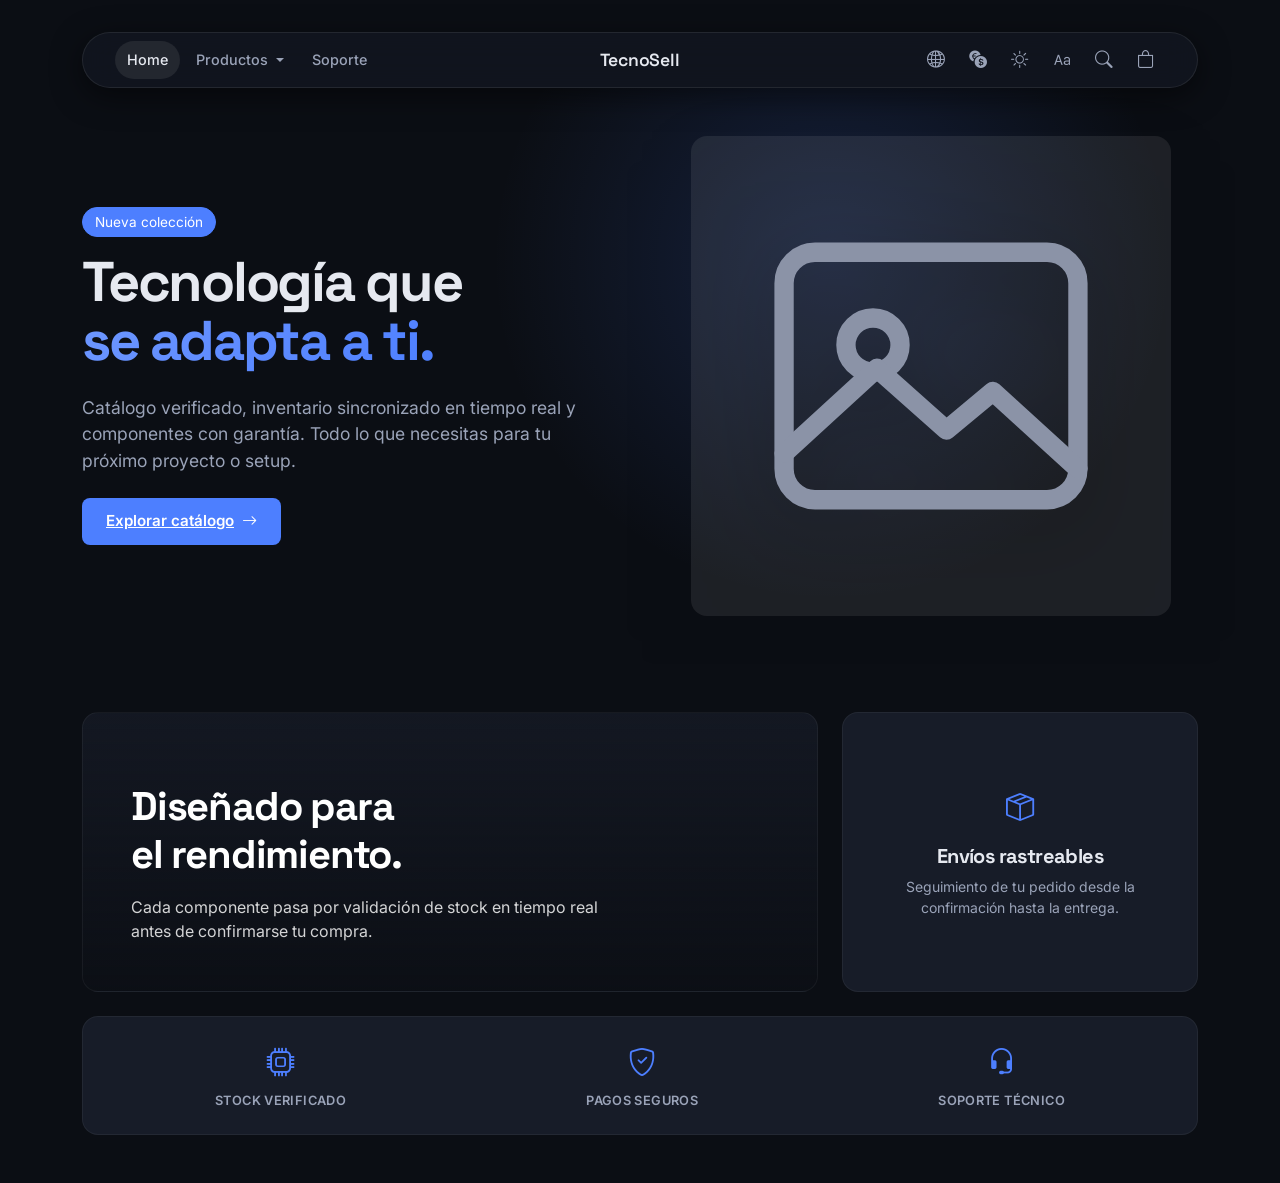
==== commit dbeded09: "Inicia sesion al registrarse, filtro por proveedor e imagen de respaldo - registro_controller.php de" ====
--- a/index.html
+++ b/index.html
@@ -22,6 +22,7 @@
     >
     <link rel="stylesheet" href="assets/css/estilos.css">
     <script src="assets/js/tema.js"></script>
+    <script src="assets/js/imagen_respaldo.js"></script>
 </head>
 <body class="bg-body-tertiary">
 
@@ -295,6 +296,12 @@
                 <div id="filtrosCategorias" class="d-flex flex-wrap gap-2">
                     <button class="btn btn-sm btn-primary btn-filtro-categoria" data-id-categoria="">Todas</button>
                 </div>
+                <div class="filtro-proveedor mt-3 d-none" id="grupoFiltroProveedor">
+                    <label for="filtroProveedor" class="filtro-proveedor__etiqueta">Proveedor</label>
+                    <select class="form-select form-select-sm filtro-proveedor__select" id="filtroProveedor">
+                        <option value="">Todos los proveedores</option>
+                    </select>
+                </div>
             </div>
             <div id="catalogoProductos" class="row g-4">
                 <div class="col-12 text-center text-muted py-5">Cargando catálogo...</div>
@@ -385,6 +392,43 @@
 
 
     <!-- ============================================================
+         MODAL: PAGO POR ETAPAS (revisar, método de pago, confirmar)
+         ============================================================ -->
+    <div class="modal fade" id="modalPago" tabindex="-1" aria-labelledby="tituloModalPago" aria-hidden="true" data-bs-backdrop="static">
+        <div class="modal-dialog modal-dialog-scrollable">
+            <div class="modal-content">
+                <div class="modal-header">
+                    <h5 class="modal-title" id="tituloModalPago">Finalizar compra</h5>
+                    <button type="button" class="btn-close" data-bs-dismiss="modal" aria-label="Cerrar"></button>
+                </div>
+
+                <div class="modal-body">
+                    <ol class="pago-etapas" id="pagoEtapas" aria-label="Etapas del pago">
+                        <li class="pago-etapa" data-etapa="1"><span class="pago-etapa__numero">1</span><span class="pago-etapa__nombre">Revisar</span></li>
+                        <li class="pago-etapa" data-etapa="2"><span class="pago-etapa__numero">2</span><span class="pago-etapa__nombre">Pago</span></li>
+                        <li class="pago-etapa" data-etapa="3"><span class="pago-etapa__numero">3</span><span class="pago-etapa__nombre">Confirmar</span></li>
+                    </ol>
+
+                    <div class="progress pago-progreso" role="progressbar" aria-label="Progreso del pago" aria-valuemin="0" aria-valuemax="100" aria-valuenow="33" id="pagoProgresoContenedor">
+                        <div class="progress-bar" id="pagoProgresoBarra" style="width: 33%"></div>
+                    </div>
+
+                    <div id="pagoContenido" aria-live="polite"></div>
+                </div>
+
+                <div class="modal-footer">
+                    <button type="button" class="btn btn-secondary" id="btnPagoAtras">Atrás</button>
+                    <button type="button" class="btn btn-primary" id="btnPagoSiguiente">
+                        <span class="spinner-border spinner-border-sm d-none" id="spinnerPago" role="status" aria-hidden="true"></span>
+                        <span id="textoBtnPagoSiguiente">Continuar</span>
+                    </button>
+                </div>
+            </div>
+        </div>
+    </div>
+
+
+    <!-- ============================================================
          MODAL: RESULTADO DEL CHECKOUT (éxito / conflicto de stock)
          ============================================================ -->
     <div class="modal fade" id="modalCheckout" tabindex="-1" aria-hidden="true" data-bs-backdrop="static">
--- a/assets/css/estilos.css
+++ b/assets/css/estilos.css
@@ -797,6 +797,126 @@
 }
 
 
+/* --- Bloque: pago-etapas (asistente de pago) --- */
+.pago-etapas {
+    display: flex;
+    justify-content: space-between;
+    list-style: none;
+    margin: 0 0 0.75rem;
+    padding: 0;
+}
+
+.pago-etapa {
+    display: flex;
+    align-items: center;
+    gap: 0.5rem;
+    color: var(--color-texto-tenue);
+    font-size: 0.875rem;
+}
+
+.pago-etapa__numero {
+    display: inline-flex;
+    align-items: center;
+    justify-content: center;
+    width: 1.75rem;
+    height: 1.75rem;
+    border-radius: 50%;
+    border: 1px solid var(--borde-suave-hover);
+    font-weight: 600;
+    font-size: 0.8rem;
+}
+
+.pago-etapa--activa {
+    color: var(--color-texto);
+    font-weight: 600;
+}
+
+.pago-etapa--activa .pago-etapa__numero {
+    background: var(--color-acento);
+    border-color: var(--color-acento);
+    color: var(--color-acento-texto-sobre);
+}
+
+.pago-etapa--completa .pago-etapa__numero {
+    background: var(--color-exito);
+    border-color: var(--color-exito);
+    color: var(--color-acento-texto-sobre);
+}
+
+.pago-progreso {
+    height: 0.5rem;
+    margin-bottom: 1.25rem;
+    background: var(--superficie-activa);
+}
+
+.pago-progreso .progress-bar {
+    background: var(--color-acento);
+    transition: width 0.3s ease;
+}
+
+.pago-metodo {
+    display: flex;
+    align-items: flex-start;
+    gap: 0.75rem;
+    padding: 0.75rem 1rem;
+    margin-bottom: 0.5rem;
+    border: 1px solid var(--borde-suave-hover);
+    border-radius: 0.75rem;
+    cursor: pointer;
+}
+
+.pago-metodo:hover {
+    background: var(--superficie-hover);
+}
+
+.pago-metodo:has(input:checked) {
+    border-color: var(--color-acento);
+    background: var(--superficie-activa);
+}
+
+.pago-metodo:has(input:focus-visible) {
+    outline: 2px solid var(--color-acento);
+    outline-offset: 2px;
+}
+
+.pago-resumen__fila {
+    display: flex;
+    justify-content: space-between;
+    gap: 1rem;
+    padding: 0.4rem 0;
+    border-bottom: 1px solid var(--borde-suave);
+}
+
+@media (max-width: 420px) {
+    .pago-etapa__nombre {
+        display: none;
+    }
+}
+
+/* --- Bloque: filtro-proveedor --- */
+.filtro-proveedor {
+    display: flex;
+    align-items: center;
+    gap: 0.75rem;
+}
+
+.filtro-proveedor__etiqueta {
+    color: var(--color-texto-tenue);
+    font-size: 0.875rem;
+    white-space: nowrap;
+}
+
+.filtro-proveedor__select {
+    max-width: 18rem;
+}
+
+/* --- Bloque: imagen-respaldo (foto que no carga) --- */
+img.imagen-respaldo {
+    object-fit: contain;
+    background: var(--superficie-activa);
+    padding: 0.5rem;
+}
+
 /* --- Bloque: filtro-categoria ---
    Botones de filtro por categoría en el catálogo público. */
 
